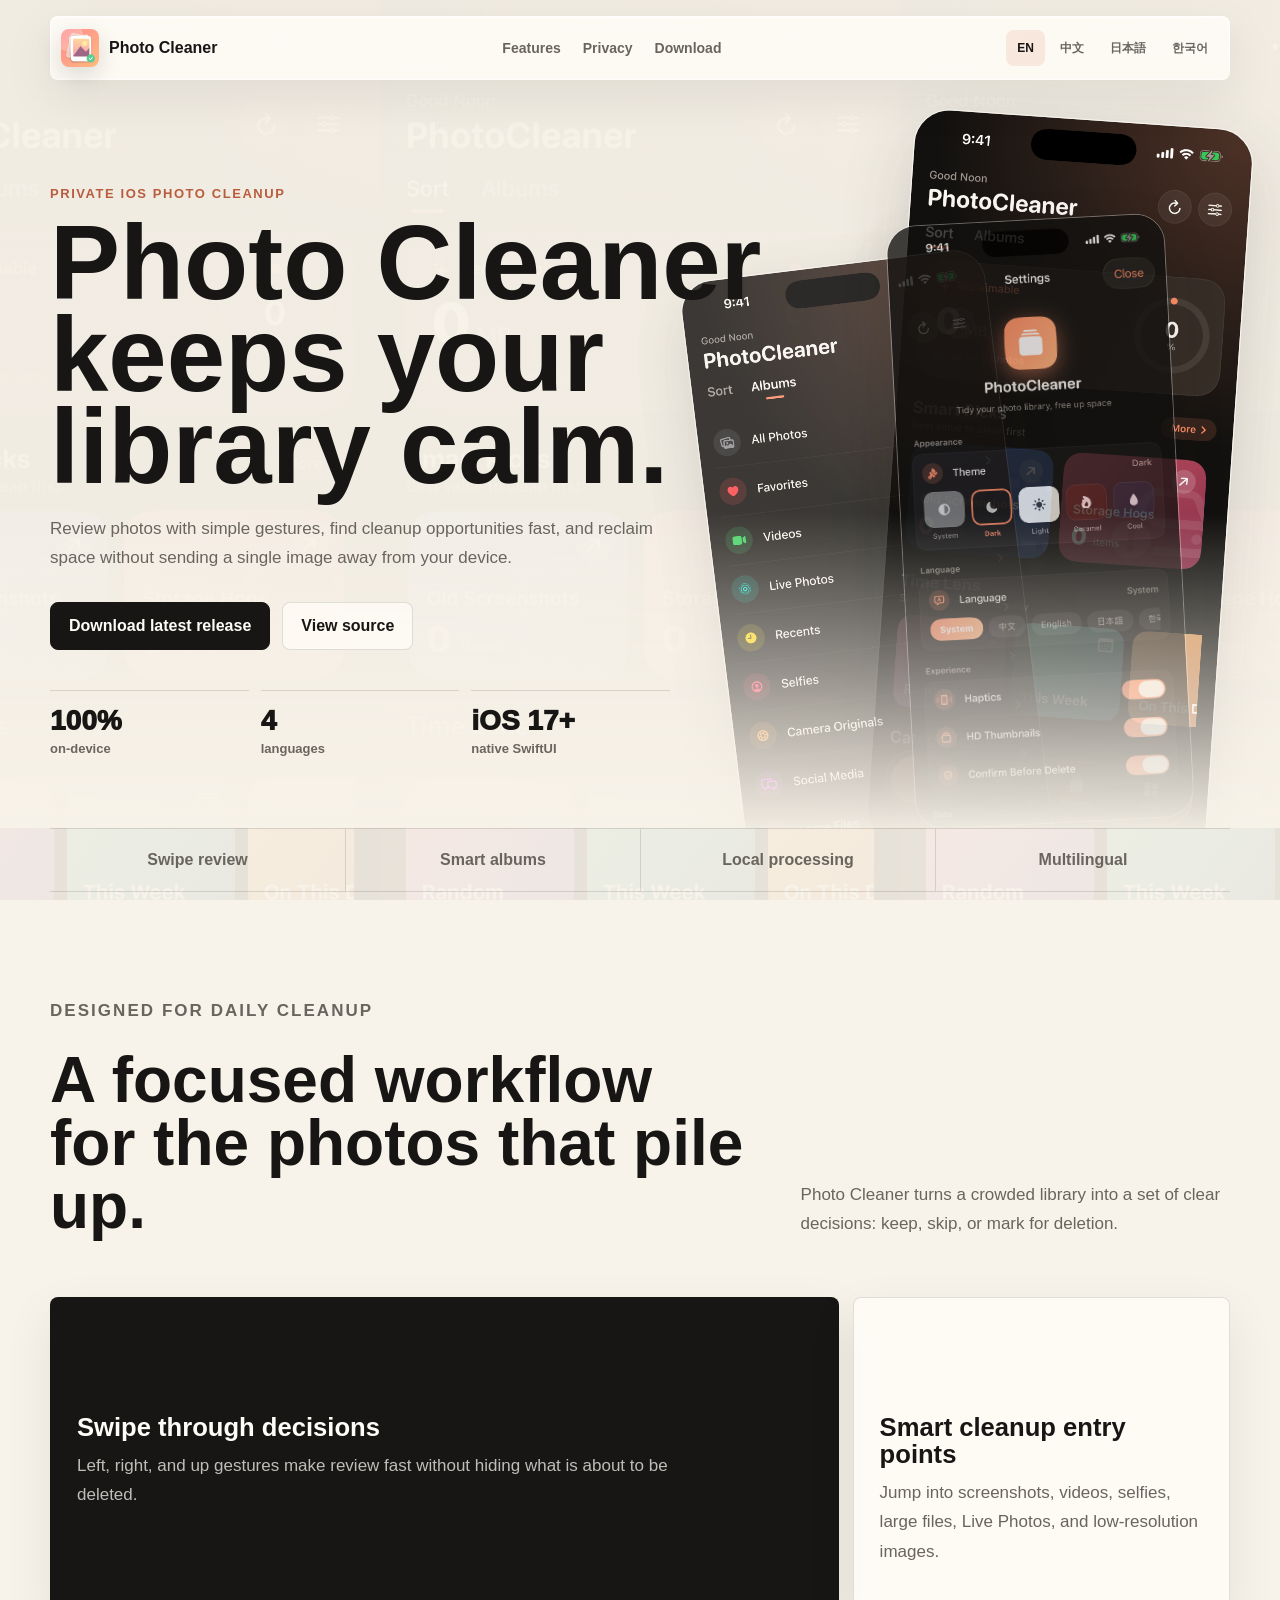
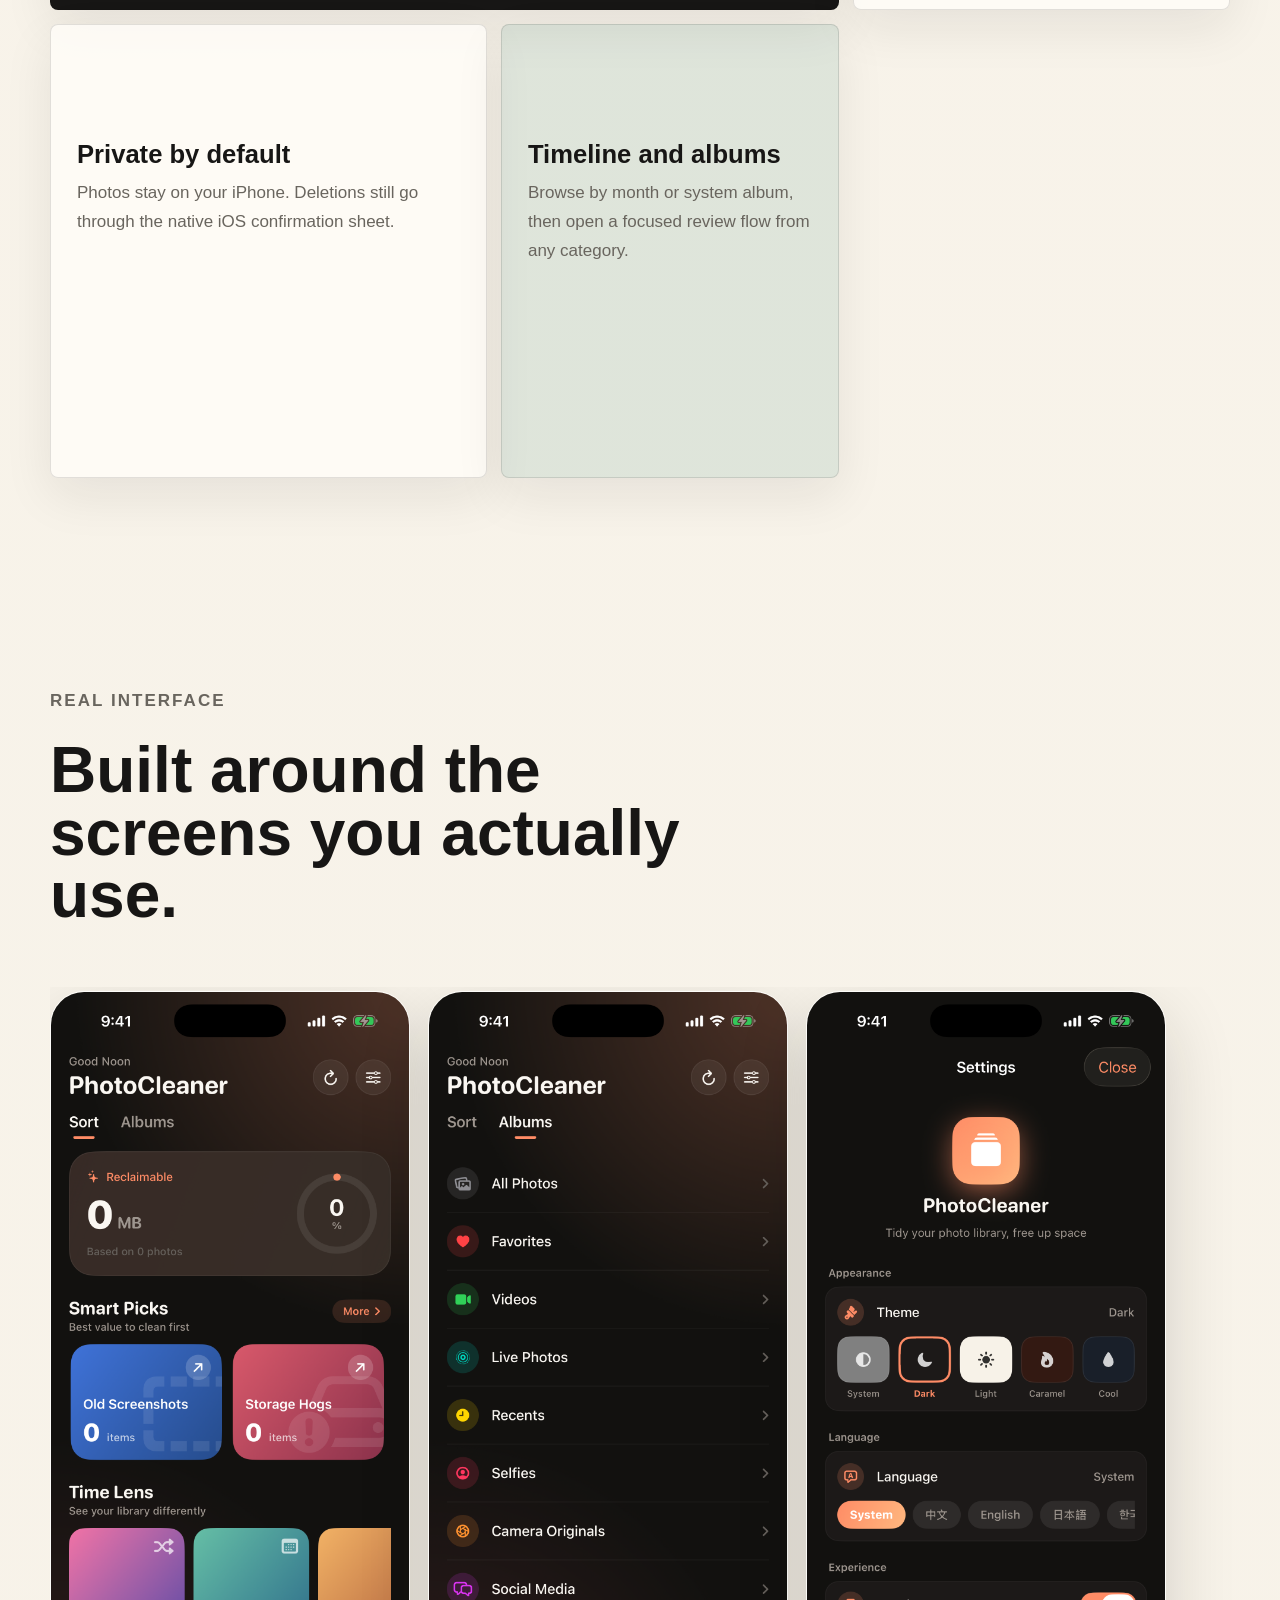
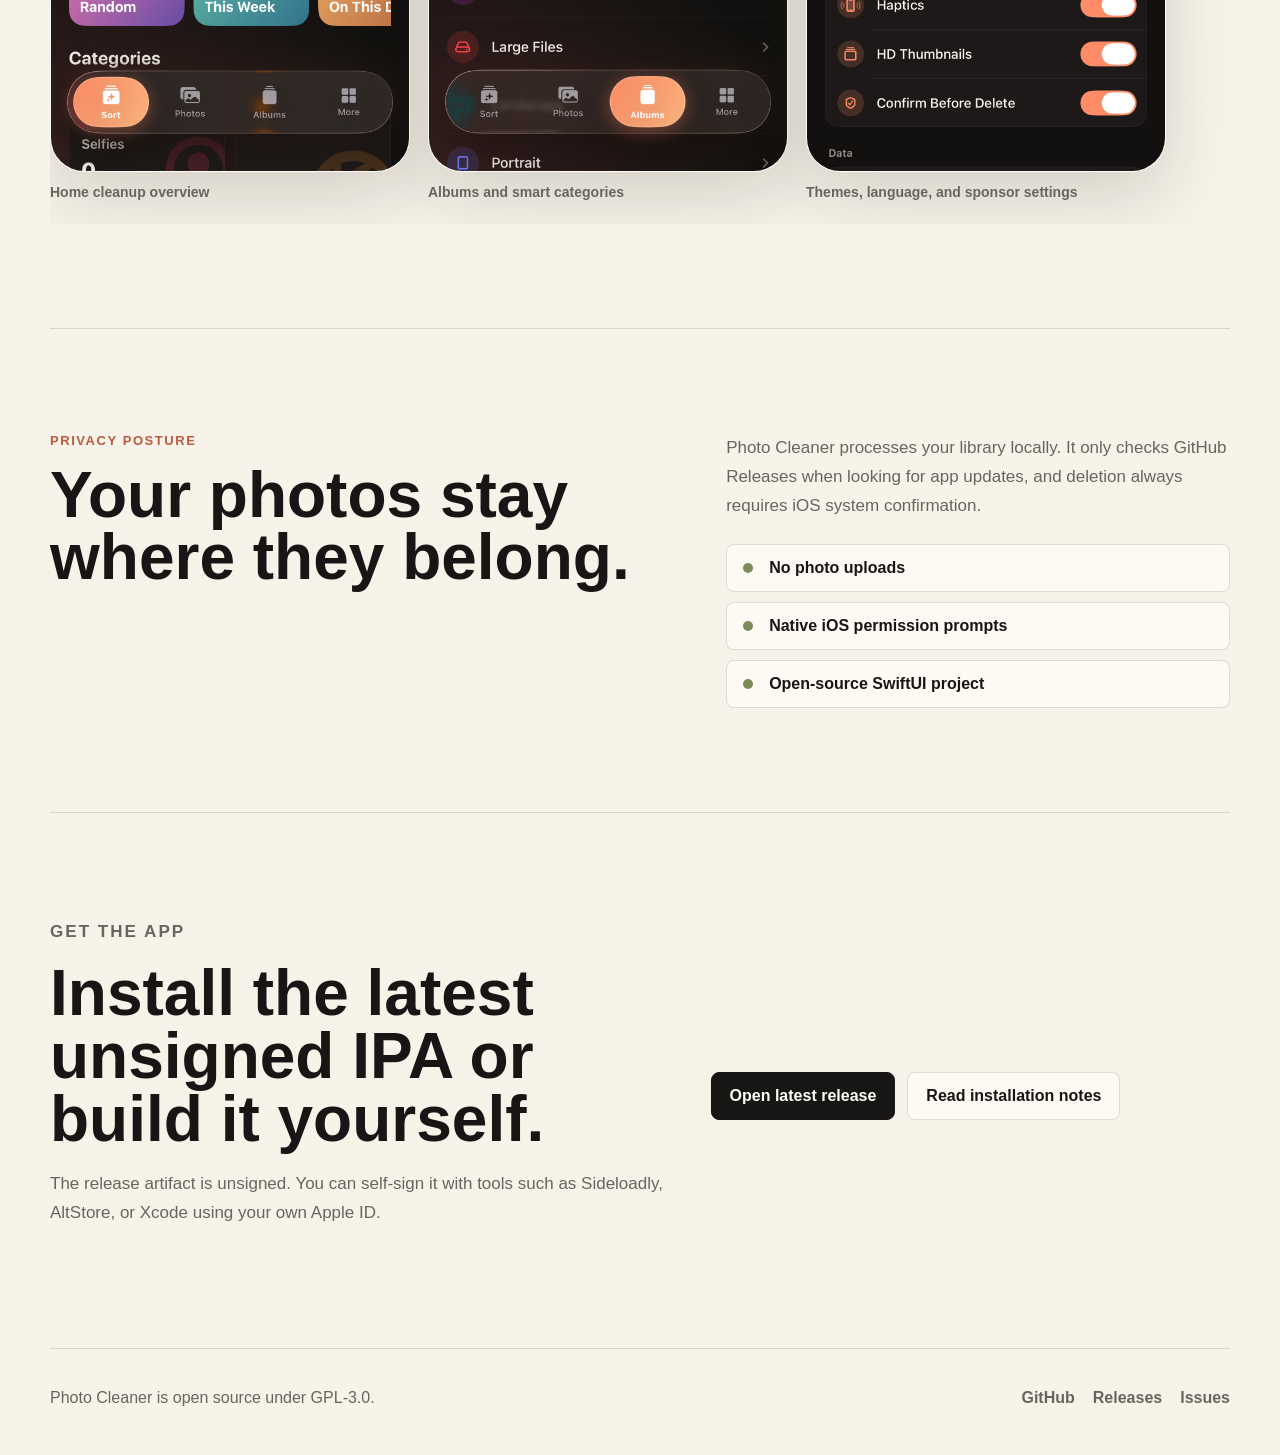
==== docs/index.html @ 8cb6403d "Add GitHub Pages website" ====
<!doctype html>
<html lang="en">
<head>
  <meta charset="utf-8">
  <meta name="viewport" content="width=device-width, initial-scale=1">
  <title>Photo Cleaner</title>
  <meta name="description" content="A private, on-device iOS photo organizer for reviewing, cleaning, and freeing storage.">
  <meta property="og:title" content="Photo Cleaner">
  <meta property="og:description" content="Swipe through your library, keep what matters, and clear space with confidence.">
  <meta property="og:image" content="./icon.png">
  <meta name="theme-color" content="#171615">
  <link rel="icon" href="./icon.png">
  <link rel="stylesheet" href="./site.css">
</head>
<body>
  <a class="skip-link" href="#main" data-i18n="skip">Skip to content</a>

  <header class="site-header" aria-label="Primary">
    <a class="brand" href="#top" aria-label="Photo Cleaner">
      <img src="./icon.png" alt="" width="38" height="38">
      <span>Photo Cleaner</span>
    </a>
    <nav class="nav-links" aria-label="Main navigation">
      <a href="#features" data-i18n="navFeatures">Features</a>
      <a href="#privacy" data-i18n="navPrivacy">Privacy</a>
      <a href="#download" data-i18n="navDownload">Download</a>
    </nav>
    <div class="language-switcher" aria-label="Language">
      <button type="button" data-lang="en">EN</button>
      <button type="button" data-lang="zh">中文</button>
      <button type="button" data-lang="ja">日本語</button>
      <button type="button" data-lang="ko">한국어</button>
    </div>
  </header>

  <main id="main">
    <section id="top" class="hero-section">
      <div class="hero-media" aria-hidden="true">
        <img class="hero-shot hero-shot-main" src="./screenshots/01-home.png" alt="">
        <img class="hero-shot hero-shot-side" src="./screenshots/02-albums.png" alt="">
        <img class="hero-shot hero-shot-small" src="./screenshots/03-settings.png" alt="">
      </div>
      <div class="hero-content reveal">
        <p class="eyebrow" data-i18n="eyebrow">Private iOS photo cleanup</p>
        <h1 data-i18n="heroTitle">Photo Cleaner keeps your library calm.</h1>
        <p class="hero-copy" data-i18n="heroCopy">Review photos with simple gestures, find cleanup opportunities fast, and reclaim space without sending a single image away from your device.</p>
        <div class="hero-actions">
          <a class="button button-primary" href="https://github.com/ZanwingMak/PhotoCleaner/releases/latest" data-i18n="primaryCta">Download latest release</a>
          <a class="button button-ghost" href="https://github.com/ZanwingMak/PhotoCleaner" data-i18n="secondaryCta">View source</a>
        </div>
        <dl class="hero-facts" aria-label="Highlights">
          <div>
            <dt data-i18n="factOneValue">100%</dt>
            <dd data-i18n="factOneLabel">on-device</dd>
          </div>
          <div>
            <dt data-i18n="factTwoValue">4</dt>
            <dd data-i18n="factTwoLabel">languages</dd>
          </div>
          <div>
            <dt data-i18n="factThreeValue">iOS 17+</dt>
            <dd data-i18n="factThreeLabel">native SwiftUI</dd>
          </div>
        </dl>
      </div>
    </section>

    <section class="strip-section reveal" aria-label="Product summary">
      <p data-i18n="stripOne">Swipe review</p>
      <p data-i18n="stripTwo">Smart albums</p>
      <p data-i18n="stripThree">Local processing</p>
      <p data-i18n="stripFour">Multilingual</p>
    </section>

    <section id="features" class="section feature-section">
      <div class="section-heading reveal">
        <p class="eyebrow" data-i18n="featuresEyebrow">Designed for daily cleanup</p>
        <h2 data-i18n="featuresTitle">A focused workflow for the photos that pile up.</h2>
        <p data-i18n="featuresCopy">Photo Cleaner turns a crowded library into a set of clear decisions: keep, skip, or mark for deletion.</p>
      </div>
      <div class="feature-grid">
        <article class="feature-card feature-card-wide reveal tilt-card">
          <span class="line-icon" aria-hidden="true">
            <svg viewBox="0 0 24 24"><path d="M5 12h14M13 6l6 6-6 6"/></svg>
          </span>
          <h3 data-i18n="featureOneTitle">Swipe through decisions</h3>
          <p data-i18n="featureOneCopy">Left, right, and up gestures make review fast without hiding what is about to be deleted.</p>
        </article>
        <article class="feature-card reveal tilt-card">
          <span class="line-icon" aria-hidden="true">
            <svg viewBox="0 0 24 24"><path d="M4 7h16M7 12h10M10 17h4"/></svg>
          </span>
          <h3 data-i18n="featureTwoTitle">Smart cleanup entry points</h3>
          <p data-i18n="featureTwoCopy">Jump into screenshots, videos, selfies, large files, Live Photos, and low-resolution images.</p>
        </article>
        <article class="feature-card reveal tilt-card">
          <span class="line-icon" aria-hidden="true">
            <svg viewBox="0 0 24 24"><path d="M12 4l7 4v5c0 4-3 6-7 7-4-1-7-3-7-7V8l7-4z"/></svg>
          </span>
          <h3 data-i18n="featureThreeTitle">Private by default</h3>
          <p data-i18n="featureThreeCopy">Photos stay on your iPhone. Deletions still go through the native iOS confirmation sheet.</p>
        </article>
        <article class="feature-card feature-card-tall reveal tilt-card">
          <span class="line-icon" aria-hidden="true">
            <svg viewBox="0 0 24 24"><path d="M5 5h14v14H5zM8 9h8M8 13h5"/></svg>
          </span>
          <h3 data-i18n="featureFourTitle">Timeline and albums</h3>
          <p data-i18n="featureFourCopy">Browse by month or system album, then open a focused review flow from any category.</p>
        </article>
      </div>
    </section>

    <section class="section showcase-section">
      <div class="section-heading reveal">
        <p class="eyebrow" data-i18n="showcaseEyebrow">Real interface</p>
        <h2 data-i18n="showcaseTitle">Built around the screens you actually use.</h2>
      </div>
      <div class="showcase-grid">
        <figure class="phone-frame reveal">
          <img src="./screenshots/01-home.png" alt="Photo Cleaner home screen">
          <figcaption data-i18n="shotOne">Home cleanup overview</figcaption>
        </figure>
        <figure class="phone-frame reveal">
          <img src="./screenshots/02-albums.png" alt="Photo Cleaner albums screen">
          <figcaption data-i18n="shotTwo">Albums and smart categories</figcaption>
        </figure>
        <figure class="phone-frame reveal">
          <img src="./screenshots/03-settings.png" alt="Photo Cleaner settings screen">
          <figcaption data-i18n="shotThree">Themes, language, and sponsor settings</figcaption>
        </figure>
      </div>
    </section>

    <section id="privacy" class="section privacy-section reveal">
      <div>
        <p class="eyebrow" data-i18n="privacyEyebrow">Privacy posture</p>
        <h2 data-i18n="privacyTitle">Your photos stay where they belong.</h2>
      </div>
      <div class="privacy-copy">
        <p data-i18n="privacyCopy">Photo Cleaner processes your library locally. It only checks GitHub Releases when looking for app updates, and deletion always requires iOS system confirmation.</p>
        <ul>
          <li data-i18n="privacyOne">No photo uploads</li>
          <li data-i18n="privacyTwo">Native iOS permission prompts</li>
          <li data-i18n="privacyThree">Open-source SwiftUI project</li>
        </ul>
      </div>
    </section>

    <section id="download" class="section download-section reveal">
      <div class="download-copy">
        <p class="eyebrow" data-i18n="downloadEyebrow">Get the app</p>
        <h2 data-i18n="downloadTitle">Install the latest unsigned IPA or build it yourself.</h2>
        <p data-i18n="downloadCopy">The release artifact is unsigned. You can self-sign it with tools such as Sideloadly, AltStore, or Xcode using your own Apple ID.</p>
      </div>
      <div class="download-actions">
        <a class="button button-primary" href="https://github.com/ZanwingMak/PhotoCleaner/releases/latest" data-i18n="downloadRelease">Open latest release</a>
        <a class="button button-ghost" href="https://github.com/ZanwingMak/PhotoCleaner/blob/main/README.md" data-i18n="downloadReadme">Read installation notes</a>
      </div>
    </section>
  </main>

  <footer class="site-footer">
    <p data-i18n="footerText">Photo Cleaner is open source under GPL-3.0.</p>
    <div>
      <a href="https://github.com/ZanwingMak/PhotoCleaner" data-i18n="footerGithub">GitHub</a>
      <a href="https://github.com/ZanwingMak/PhotoCleaner/releases" data-i18n="footerReleases">Releases</a>
      <a href="https://github.com/ZanwingMak/PhotoCleaner/issues" data-i18n="footerIssues">Issues</a>
    </div>
  </footer>

  <script src="./site.js"></script>
</body>
</html>
---- docs/site.css ----
:root {
  color-scheme: light;
  --ink: #171615;
  --muted: #69655e;
  --soft: #8e877c;
  --paper: #f7f2e8;
  --surface: #fffdf8;
  --line: rgba(23, 22, 21, 0.13);
  --accent: #d97957;
  --accent-strong: #b95c3d;
  --teal: #5f9a8e;
  --green: #7d8b58;
  --shadow: 0 24px 70px rgba(23, 22, 21, 0.16);
  font-family: Satoshi, Outfit, Geist, -apple-system, BlinkMacSystemFont, "Segoe UI", sans-serif;
}

* {
  box-sizing: border-box;
}

html {
  scroll-behavior: smooth;
}

body {
  margin: 0;
  min-width: 320px;
  color: var(--ink);
  background:
    linear-gradient(rgba(247, 242, 232, 0.92), rgba(247, 242, 232, 0.96)),
    url("./screenshots/01-home.png") center top / 520px auto fixed;
}

body::before {
  content: "";
  position: fixed;
  inset: 0;
  pointer-events: none;
  opacity: 0.22;
  background-image:
    linear-gradient(rgba(23, 22, 21, 0.045) 1px, transparent 1px),
    linear-gradient(90deg, rgba(23, 22, 21, 0.045) 1px, transparent 1px);
  background-size: 48px 48px;
  mask-image: linear-gradient(to bottom, black, transparent 70%);
}

a {
  color: inherit;
  text-decoration: none;
}

img {
  display: block;
  max-width: 100%;
}

.skip-link {
  position: fixed;
  z-index: 20;
  top: 12px;
  left: 12px;
  transform: translateY(-140%);
  padding: 10px 14px;
  background: var(--ink);
  color: var(--surface);
  border-radius: 8px;
}

.skip-link:focus {
  transform: translateY(0);
  outline: 3px solid var(--accent);
}

.site-header {
  position: fixed;
  z-index: 10;
  top: 16px;
  left: 50%;
  width: min(1180px, calc(100% - 32px));
  min-height: 64px;
  transform: translateX(-50%);
  display: grid;
  grid-template-columns: auto 1fr auto;
  align-items: center;
  gap: 18px;
  padding: 10px;
  border: 1px solid rgba(255, 255, 255, 0.62);
  border-radius: 8px;
  background: rgba(255, 253, 248, 0.82);
  backdrop-filter: blur(18px);
  box-shadow: 0 16px 50px rgba(23, 22, 21, 0.08), inset 0 1px 0 rgba(255, 255, 255, 0.72);
}

.brand {
  display: inline-grid;
  grid-template-columns: 38px auto;
  align-items: center;
  gap: 10px;
  font-weight: 800;
  letter-spacing: 0;
}

.brand img {
  border-radius: 8px;
  box-shadow: 0 8px 22px rgba(23, 22, 21, 0.14);
}

.nav-links {
  justify-self: center;
  display: flex;
  align-items: center;
  gap: 22px;
  color: var(--muted);
  font-size: 14px;
  font-weight: 700;
}

.nav-links a,
.site-footer a {
  transition: color 180ms ease, transform 180ms ease;
}

.nav-links a:hover,
.site-footer a:hover {
  color: var(--accent-strong);
}

.language-switcher {
  display: grid;
  grid-auto-flow: column;
  gap: 4px;
}

.language-switcher button {
  min-height: 36px;
  padding: 0 10px;
  border: 1px solid transparent;
  border-radius: 8px;
  color: var(--muted);
  background: transparent;
  font: inherit;
  font-size: 12px;
  font-weight: 800;
  cursor: pointer;
  transition: background 180ms ease, color 180ms ease, transform 180ms ease;
}

.language-switcher button:hover,
.language-switcher button.is-active {
  color: var(--ink);
  background: rgba(217, 121, 87, 0.14);
}

.language-switcher button:active,
.button:active {
  transform: scale(0.98);
}

.hero-section {
  position: relative;
  min-height: 92dvh;
  display: grid;
  align-items: end;
  overflow: hidden;
  padding: 140px max(24px, calc((100vw - 1180px) / 2)) 72px;
  isolation: isolate;
}

.hero-section::after {
  content: "";
  position: absolute;
  inset: auto 0 0;
  height: 38%;
  z-index: -1;
  background: linear-gradient(to top, rgba(247, 242, 232, 0.96), transparent);
}

.hero-content {
  width: min(760px, 100%);
}

.hero-media {
  position: absolute;
  inset: 0;
  z-index: -2;
  overflow: hidden;
}

.hero-media::before {
  content: "";
  position: absolute;
  inset: 0;
  background: rgba(247, 242, 232, 0.62);
}

.hero-shot {
  position: absolute;
  width: min(32vw, 340px);
  min-width: 210px;
  border-radius: 36px;
  box-shadow: var(--shadow);
  border: 1px solid rgba(255, 255, 255, 0.55);
}

.hero-shot-main {
  right: max(28px, calc((100vw - 1180px) / 2));
  top: 118px;
  transform: rotate(4deg);
}

.hero-shot-side {
  right: max(240px, calc((100vw - 900px) / 2));
  top: 226px;
  opacity: 0.82;
  transform: rotate(-7deg) scale(0.9);
}

.hero-shot-small {
  right: max(56px, calc((100vw - 1140px) / 2));
  bottom: -62px;
  opacity: 0.78;
  transform: rotate(-3deg) scale(0.82);
}

.eyebrow {
  margin: 0 0 16px;
  color: var(--accent-strong);
  font-size: 13px;
  font-weight: 900;
  letter-spacing: 0.12em;
  text-transform: uppercase;
}

h1,
h2,
h3,
p {
  margin-top: 0;
}

h1 {
  max-width: 780px;
  margin-bottom: 20px;
  font-size: clamp(3.1rem, 8.2vw, 8.2rem);
  line-height: 0.88;
  letter-spacing: 0;
}

h2 {
  max-width: 850px;
  margin-bottom: 18px;
  font-size: clamp(2.2rem, 5vw, 5.4rem);
  line-height: 0.98;
  letter-spacing: 0;
}

h3 {
  margin-bottom: 10px;
  font-size: clamp(1.2rem, 2vw, 1.65rem);
  line-height: 1.05;
  letter-spacing: 0;
}

.hero-copy,
.section-heading p,
.download-copy p,
.privacy-copy p,
.feature-card p {
  max-width: 65ch;
  color: var(--muted);
  font-size: 17px;
  line-height: 1.72;
}

.hero-actions,
.download-actions {
  display: flex;
  flex-wrap: wrap;
  gap: 12px;
  margin-top: 30px;
}

.button {
  display: inline-grid;
  place-items: center;
  min-height: 48px;
  padding: 0 18px;
  border-radius: 8px;
  font-weight: 900;
  transition: transform 180ms ease, background 180ms ease, color 180ms ease, border-color 180ms ease;
}

.button-primary {
  color: #fffdf8;
  background: var(--ink);
  border: 1px solid var(--ink);
}

.button-primary:hover {
  background: var(--accent-strong);
  border-color: var(--accent-strong);
}

.button-ghost {
  color: var(--ink);
  background: rgba(255, 253, 248, 0.76);
  border: 1px solid var(--line);
}

.button-ghost:hover {
  border-color: rgba(185, 92, 61, 0.45);
}

.hero-facts {
  display: grid;
  grid-template-columns: repeat(3, minmax(0, 1fr));
  gap: 12px;
  max-width: 620px;
  margin: 40px 0 0;
}

.hero-facts div {
  padding-top: 14px;
  border-top: 1px solid var(--line);
}

.hero-facts dt {
  font-size: 28px;
  font-weight: 950;
}

.hero-facts dd {
  margin: 4px 0 0;
  color: var(--muted);
  font-size: 13px;
  font-weight: 800;
}

.strip-section {
  width: min(1180px, calc(100% - 48px));
  margin: 0 auto;
  display: grid;
  grid-template-columns: repeat(4, minmax(0, 1fr));
  border-top: 1px solid var(--line);
  border-bottom: 1px solid var(--line);
}

.strip-section p {
  margin: 0;
  padding: 22px 10px;
  color: var(--muted);
  font-weight: 900;
  text-align: center;
}

.strip-section p + p {
  border-left: 1px solid var(--line);
}

.section {
  width: min(1180px, calc(100% - 48px));
  margin: 0 auto;
  padding: 104px 0;
}

.section-heading {
  display: grid;
  grid-template-columns: minmax(0, 0.9fr) minmax(280px, 0.55fr);
  gap: 48px;
  align-items: end;
  margin-bottom: 42px;
}

.section-heading .eyebrow {
  grid-column: 1 / -1;
  margin-bottom: -24px;
}

.feature-grid {
  display: grid;
  grid-template-columns: 1.1fr 0.85fr 0.95fr;
  grid-auto-rows: minmax(220px, auto);
  gap: 14px;
}

.feature-card {
  min-height: 220px;
  padding: 26px;
  border: 1px solid rgba(23, 22, 21, 0.12);
  border-radius: 8px;
  background: rgba(255, 253, 248, 0.82);
  box-shadow: 0 18px 50px rgba(23, 22, 21, 0.08);
  transform-style: preserve-3d;
}

.feature-card-wide {
  grid-column: span 2;
  background: #171615;
  color: #fffdf8;
}

.feature-card-wide p {
  color: rgba(255, 253, 248, 0.72);
}

.feature-card-tall {
  min-height: 454px;
  background: rgba(95, 154, 142, 0.16);
}

.line-icon {
  display: grid;
  place-items: center;
  width: 42px;
  height: 42px;
  margin-bottom: 48px;
  color: var(--accent-strong);
  border: 1px solid currentColor;
  border-radius: 8px;
}

.feature-card-wide .line-icon {
  color: var(--accent);
}

.line-icon svg {
  width: 24px;
  height: 24px;
  fill: none;
  stroke: currentColor;
  stroke-width: 1.8;
  stroke-linecap: round;
  stroke-linejoin: round;
}

.showcase-section {
  width: 100%;
  padding-left: max(24px, calc((100vw - 1180px) / 2));
  padding-right: 0;
  overflow: hidden;
}

.showcase-section .section-heading {
  width: min(1180px, calc(100vw - 48px));
}

.showcase-grid {
  display: grid;
  grid-template-columns: repeat(3, minmax(240px, 360px));
  gap: 18px;
  overflow-x: auto;
  padding: 4px max(24px, calc((100vw - 1180px) / 2)) 24px 0;
  scroll-snap-type: x mandatory;
}

.phone-frame {
  margin: 0;
  scroll-snap-align: start;
}

.phone-frame img {
  width: 100%;
  border-radius: 34px;
  border: 1px solid rgba(255, 255, 255, 0.72);
  box-shadow: var(--shadow);
}

.phone-frame figcaption {
  margin-top: 12px;
  color: var(--muted);
  font-size: 14px;
  font-weight: 850;
}

.privacy-section {
  display: grid;
  grid-template-columns: minmax(0, 0.8fr) minmax(280px, 0.65fr);
  gap: 56px;
  align-items: start;
  border-top: 1px solid var(--line);
  border-bottom: 1px solid var(--line);
}

.privacy-copy ul {
  display: grid;
  gap: 10px;
  margin: 24px 0 0;
  padding: 0;
  list-style: none;
}

.privacy-copy li {
  position: relative;
  padding: 14px 14px 14px 42px;
  border: 1px solid var(--line);
  border-radius: 8px;
  background: rgba(255, 253, 248, 0.7);
  font-weight: 850;
}

.privacy-copy li::before {
  content: "";
  position: absolute;
  left: 16px;
  top: 50%;
  width: 10px;
  height: 10px;
  transform: translateY(-50%);
  background: var(--green);
  border-radius: 50%;
}

.download-section {
  display: grid;
  grid-template-columns: minmax(0, 0.85fr) auto;
  gap: 40px;
  align-items: center;
}

.site-footer {
  width: min(1180px, calc(100% - 48px));
  margin: 0 auto;
  padding: 40px 0 48px;
  display: flex;
  justify-content: space-between;
  gap: 20px;
  color: var(--muted);
  border-top: 1px solid var(--line);
}

.site-footer p {
  margin: 0;
}

.site-footer div {
  display: flex;
  gap: 18px;
  font-weight: 850;
}

.reveal {
  opacity: 0;
  transform: translateY(22px);
  transition: opacity 700ms cubic-bezier(0.16, 1, 0.3, 1), transform 700ms cubic-bezier(0.16, 1, 0.3, 1);
}

.reveal.is-visible {
  opacity: 1;
  transform: translateY(0);
}

@media (prefers-reduced-motion: reduce) {
  *,
  *::before,
  *::after {
    scroll-behavior: auto !important;
    animation-duration: 0.01ms !important;
    animation-iteration-count: 1 !important;
    transition-duration: 0.01ms !important;
  }

  .reveal {
    opacity: 1;
    transform: none;
  }
}

@media (max-width: 920px) {
  .site-header {
    grid-template-columns: 1fr auto;
  }

  .nav-links {
    display: none;
  }

  .hero-section {
    min-height: 88dvh;
    padding-top: 118px;
  }

  .hero-shot {
    opacity: 0.34;
  }

  .hero-shot-main {
    right: -48px;
    top: 116px;
  }

  .hero-shot-side,
  .hero-shot-small {
    display: none;
  }

  .section-heading,
  .privacy-section,
  .download-section {
    grid-template-columns: 1fr;
  }

  .section-heading .eyebrow {
    margin-bottom: 0;
  }

  .feature-grid {
    grid-template-columns: 1fr 1fr;
  }

  .feature-card-wide,
  .feature-card-tall {
    grid-column: span 1;
    min-height: 240px;
  }
}

@media (max-width: 640px) {
  .site-header {
    top: 8px;
    width: calc(100% - 16px);
    grid-template-columns: 1fr;
    gap: 10px;
  }

  .language-switcher {
    grid-template-columns: repeat(4, minmax(0, 1fr));
    grid-auto-flow: row;
  }

  .hero-section {
    padding: 154px 20px 56px;
  }

  h1 {
    font-size: clamp(3rem, 17vw, 5rem);
  }

  h2 {
    font-size: clamp(2.1rem, 12vw, 3.6rem);
  }

  .hero-facts,
  .strip-section,
  .feature-grid {
    grid-template-columns: 1fr;
  }

  .strip-section p + p {
    border-left: 0;
    border-top: 1px solid var(--line);
  }

  .section,
  .strip-section,
  .site-footer {
    width: calc(100% - 40px);
  }

  .section {
    padding: 76px 0;
  }

  .feature-card {
    min-height: 220px;
    padding: 22px;
  }

  .site-footer {
    display: grid;
  }

  .site-footer div {
    flex-wrap: wrap;
  }
}
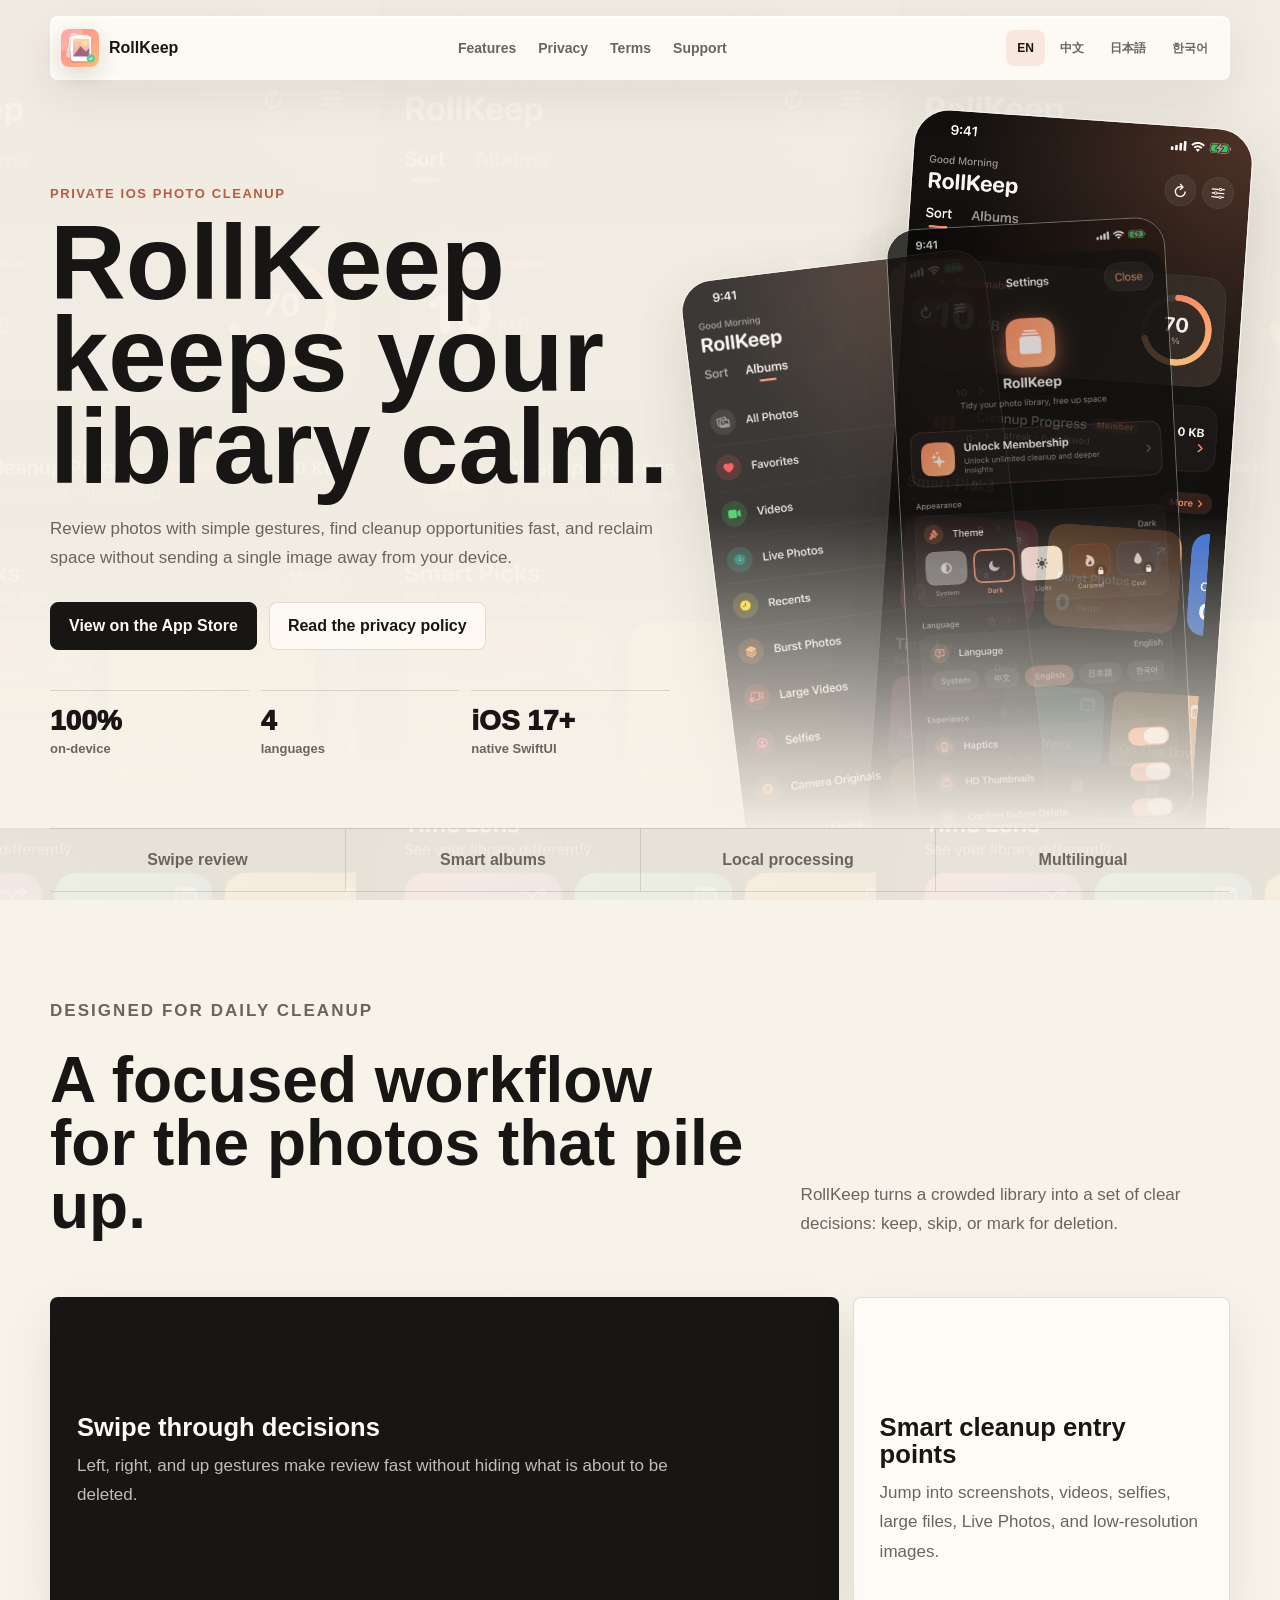
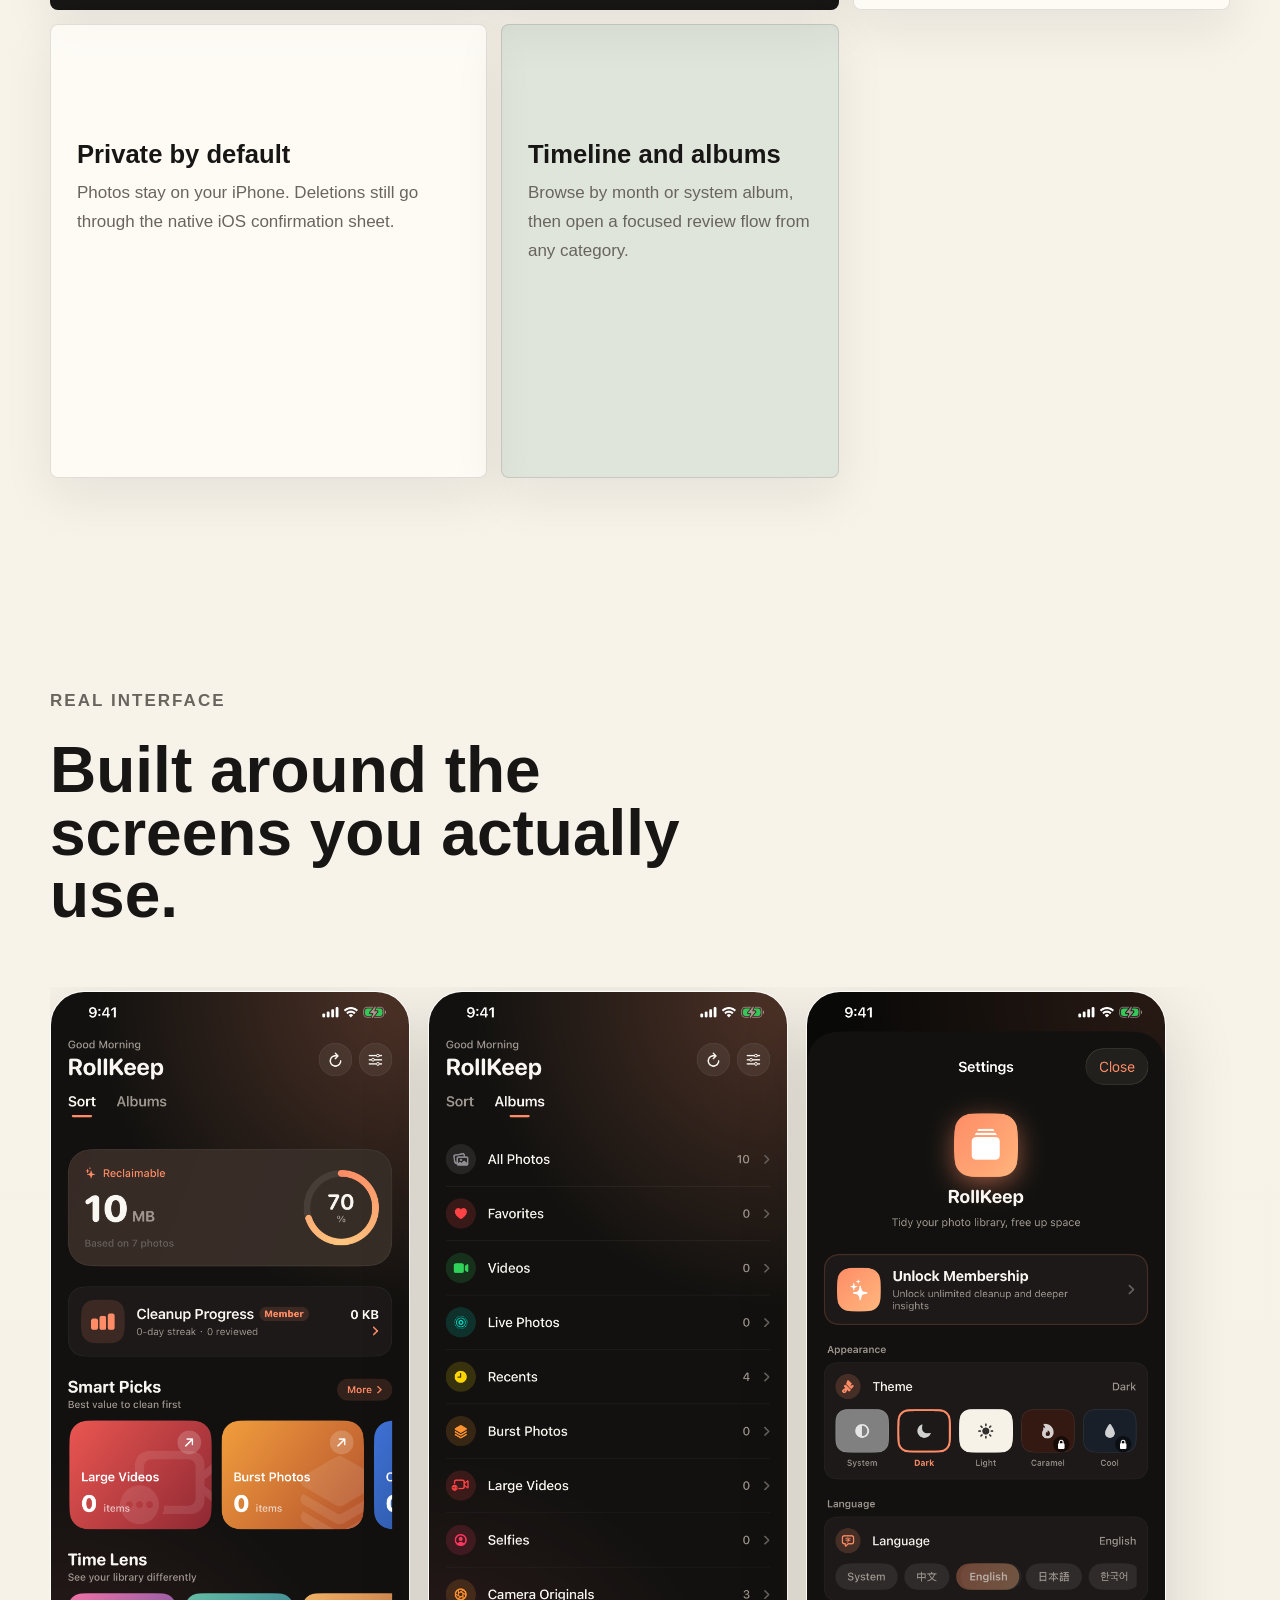
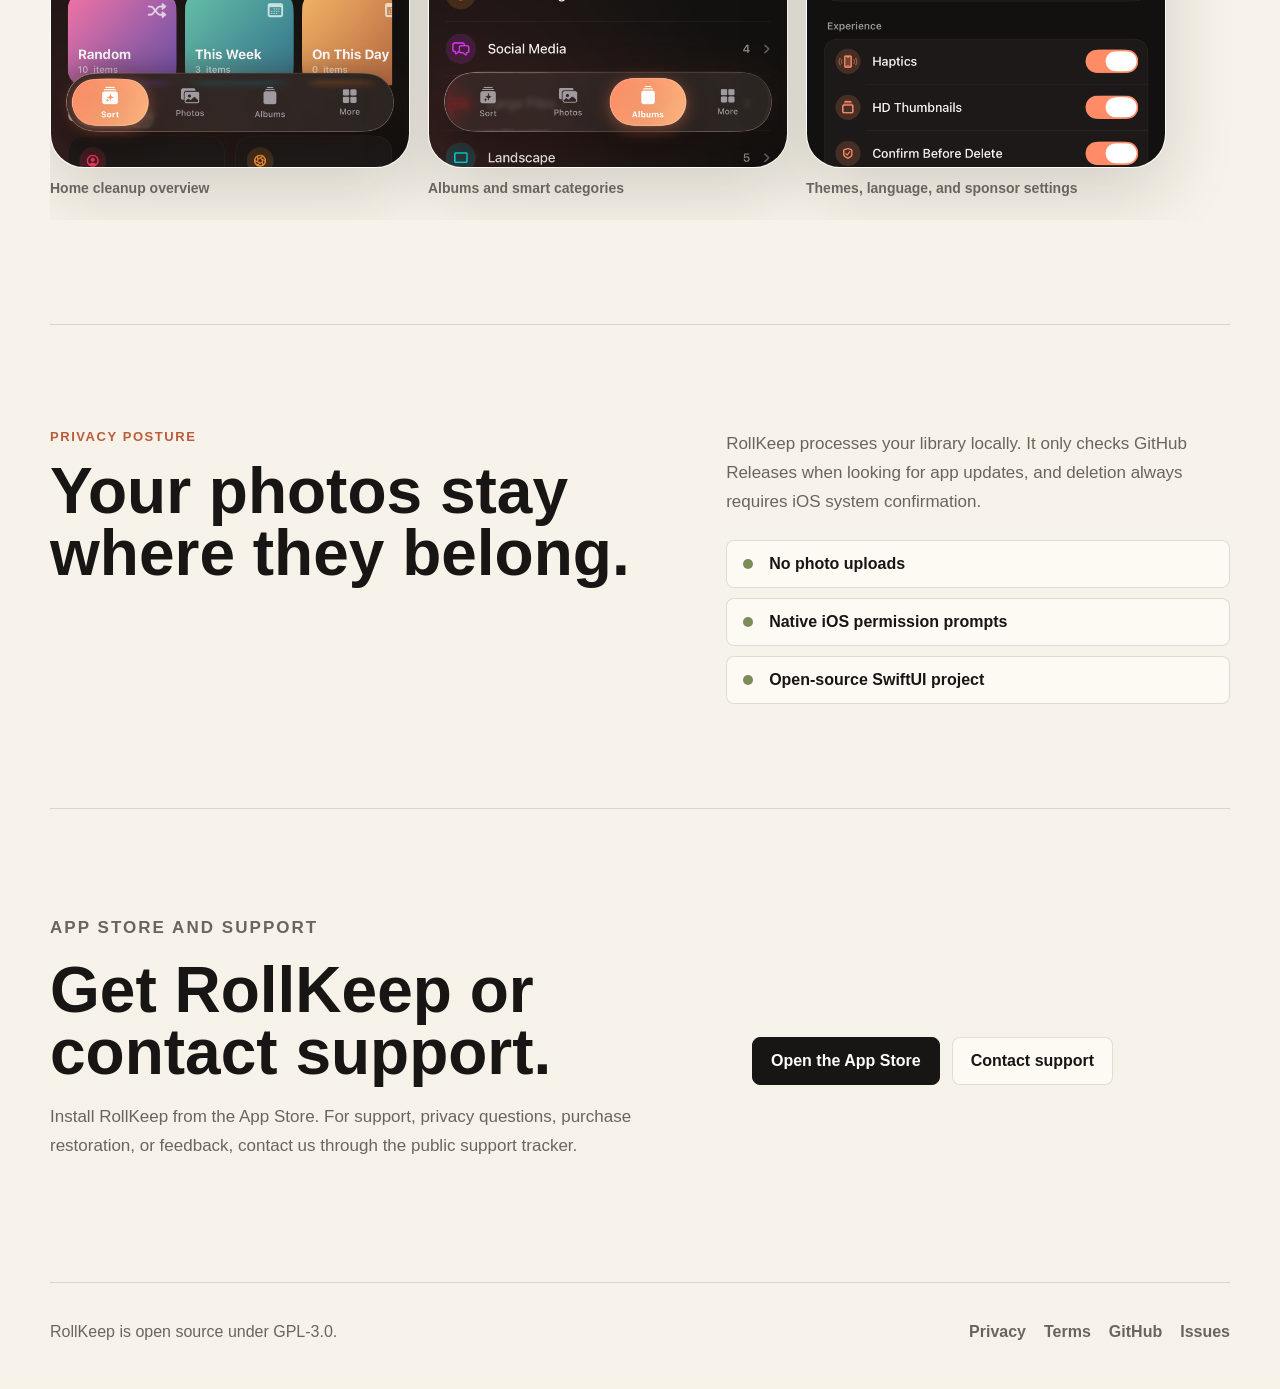
==== commit b4a97400: "Publish RollKeep website and legal pages" ====
--- a/docs/index.html
+++ b/docs/index.html
@@ -3,9 +3,9 @@
 <head>
   <meta charset="utf-8">
   <meta name="viewport" content="width=device-width, initial-scale=1">
-  <title>Photo Cleaner</title>
+  <title>RollKeep — Private photo cleanup for iPhone</title>
   <meta name="description" content="A private, on-device iOS photo organizer for reviewing, cleaning, and freeing storage.">
-  <meta property="og:title" content="Photo Cleaner">
+  <meta property="og:title" content="RollKeep">
   <meta property="og:description" content="Swipe through your library, keep what matters, and clear space with confidence.">
   <meta property="og:image" content="./icon.png">
   <meta name="theme-color" content="#171615">
@@ -16,14 +16,15 @@
   <a class="skip-link" href="#main" data-i18n="skip">Skip to content</a>
 
   <header class="site-header" aria-label="Primary">
-    <a class="brand" href="#top" aria-label="Photo Cleaner">
+    <a class="brand" href="#top" aria-label="RollKeep">
       <img src="./icon.png" alt="" width="38" height="38">
-      <span>Photo Cleaner</span>
+      <span>RollKeep</span>
     </a>
     <nav class="nav-links" aria-label="Main navigation">
       <a href="#features" data-i18n="navFeatures">Features</a>
-      <a href="#privacy" data-i18n="navPrivacy">Privacy</a>
-      <a href="#download" data-i18n="navDownload">Download</a>
+      <a href="./privacy.html" data-i18n="navPrivacy">Privacy</a>
+      <a href="./terms.html" data-i18n="navTerms">Terms</a>
+      <a href="#support" data-i18n="navSupport">Support</a>
     </nav>
     <div class="language-switcher" aria-label="Language">
       <button type="button" data-lang="en">EN</button>
@@ -42,11 +43,11 @@
       </div>
       <div class="hero-content reveal">
         <p class="eyebrow" data-i18n="eyebrow">Private iOS photo cleanup</p>
-        <h1 data-i18n="heroTitle">Photo Cleaner keeps your library calm.</h1>
+        <h1 data-i18n="heroTitle">RollKeep keeps your library calm.</h1>
         <p class="hero-copy" data-i18n="heroCopy">Review photos with simple gestures, find cleanup opportunities fast, and reclaim space without sending a single image away from your device.</p>
         <div class="hero-actions">
-          <a class="button button-primary" href="https://github.com/ZanwingMak/PhotoCleaner/releases/latest" data-i18n="primaryCta">Download latest release</a>
-          <a class="button button-ghost" href="https://github.com/ZanwingMak/PhotoCleaner" data-i18n="secondaryCta">View source</a>
+          <a class="button button-primary" href="https://apps.apple.com/app/id6784522025" data-i18n="primaryCta">View on the App Store</a>
+          <a class="button button-ghost" href="./privacy.html" data-i18n="secondaryCta">Read the privacy policy</a>
         </div>
         <dl class="hero-facts" aria-label="Highlights">
           <div>
@@ -76,7 +77,7 @@
       <div class="section-heading reveal">
         <p class="eyebrow" data-i18n="featuresEyebrow">Designed for daily cleanup</p>
         <h2 data-i18n="featuresTitle">A focused workflow for the photos that pile up.</h2>
-        <p data-i18n="featuresCopy">Photo Cleaner turns a crowded library into a set of clear decisions: keep, skip, or mark for deletion.</p>
+        <p data-i18n="featuresCopy">RollKeep turns a crowded library into a set of clear decisions: keep, skip, or mark for deletion.</p>
       </div>
       <div class="feature-grid">
         <article class="feature-card feature-card-wide reveal tilt-card">
@@ -117,15 +118,15 @@
       </div>
       <div class="showcase-grid">
         <figure class="phone-frame reveal">
-          <img src="./screenshots/01-home.png" alt="Photo Cleaner home screen">
+          <img src="./screenshots/01-home.png" alt="RollKeep home screen">
           <figcaption data-i18n="shotOne">Home cleanup overview</figcaption>
         </figure>
         <figure class="phone-frame reveal">
-          <img src="./screenshots/02-albums.png" alt="Photo Cleaner albums screen">
+          <img src="./screenshots/02-albums.png" alt="RollKeep albums screen">
           <figcaption data-i18n="shotTwo">Albums and smart categories</figcaption>
         </figure>
         <figure class="phone-frame reveal">
-          <img src="./screenshots/03-settings.png" alt="Photo Cleaner settings screen">
+          <img src="./screenshots/03-settings.png" alt="RollKeep settings screen">
           <figcaption data-i18n="shotThree">Themes, language, and sponsor settings</figcaption>
         </figure>
       </div>
@@ -137,7 +138,7 @@
         <h2 data-i18n="privacyTitle">Your photos stay where they belong.</h2>
       </div>
       <div class="privacy-copy">
-        <p data-i18n="privacyCopy">Photo Cleaner processes your library locally. It only checks GitHub Releases when looking for app updates, and deletion always requires iOS system confirmation.</p>
+        <p data-i18n="privacyCopy">RollKeep processes your library locally. It only checks GitHub Releases when looking for app updates, and deletion always requires iOS system confirmation.</p>
         <ul>
           <li data-i18n="privacyOne">No photo uploads</li>
           <li data-i18n="privacyTwo">Native iOS permission prompts</li>
@@ -146,25 +147,26 @@
       </div>
     </section>
 
-    <section id="download" class="section download-section reveal">
+    <section id="support" class="section download-section reveal">
       <div class="download-copy">
-        <p class="eyebrow" data-i18n="downloadEyebrow">Get the app</p>
-        <h2 data-i18n="downloadTitle">Install the latest unsigned IPA or build it yourself.</h2>
-        <p data-i18n="downloadCopy">The release artifact is unsigned. You can self-sign it with tools such as Sideloadly, AltStore, or Xcode using your own Apple ID.</p>
+        <p class="eyebrow" data-i18n="downloadEyebrow">App Store and support</p>
+        <h2 data-i18n="downloadTitle">Get RollKeep or contact support.</h2>
+        <p data-i18n="downloadCopy">Install RollKeep from the App Store. For support, privacy questions, purchase restoration, or feedback, contact us through the public support tracker.</p>
       </div>
       <div class="download-actions">
-        <a class="button button-primary" href="https://github.com/ZanwingMak/PhotoCleaner/releases/latest" data-i18n="downloadRelease">Open latest release</a>
-        <a class="button button-ghost" href="https://github.com/ZanwingMak/PhotoCleaner/blob/main/README.md" data-i18n="downloadReadme">Read installation notes</a>
+        <a class="button button-primary" href="https://apps.apple.com/app/id6784522025" data-i18n="downloadRelease">Open the App Store</a>
+        <a class="button button-ghost" href="https://github.com/ZanwingMak/PhotoCleaner-OpenSource/issues" data-i18n="downloadReadme">Contact support</a>
       </div>
     </section>
   </main>
 
   <footer class="site-footer">
-    <p data-i18n="footerText">Photo Cleaner is open source under GPL-3.0.</p>
+    <p data-i18n="footerText">RollKeep is open source under GPL-3.0.</p>
     <div>
-      <a href="https://github.com/ZanwingMak/PhotoCleaner" data-i18n="footerGithub">GitHub</a>
-      <a href="https://github.com/ZanwingMak/PhotoCleaner/releases" data-i18n="footerReleases">Releases</a>
-      <a href="https://github.com/ZanwingMak/PhotoCleaner/issues" data-i18n="footerIssues">Issues</a>
+      <a href="./privacy.html" data-i18n="footerPrivacy">Privacy</a>
+      <a href="./terms.html" data-i18n="footerTerms">Terms</a>
+      <a href="https://github.com/ZanwingMak/PhotoCleaner-OpenSource" data-i18n="footerGithub">GitHub</a>
+      <a href="https://github.com/ZanwingMak/PhotoCleaner-OpenSource/issues" data-i18n="footerIssues">Support</a>
     </div>
   </footer>
 
--- a/docs/site.css
+++ b/docs/site.css
@@ -538,6 +538,85 @@
   font-weight: 850;
 }
 
+.legal-body {
+  min-height: 100dvh;
+  background: var(--paper);
+}
+
+.legal-header {
+  width: min(900px, calc(100% - 48px));
+  margin: 0 auto;
+  padding: 24px 0;
+  display: flex;
+  align-items: center;
+  justify-content: space-between;
+  gap: 24px;
+  border-bottom: 1px solid var(--line);
+}
+
+.legal-page {
+  width: min(760px, calc(100% - 48px));
+  min-height: 70dvh;
+  margin: 0 auto;
+  padding: 76px 0 96px;
+}
+
+.legal-page article[hidden] {
+  display: none;
+}
+
+.legal-page h1 {
+  max-width: none;
+  margin-bottom: 16px;
+  font-size: clamp(3rem, 8vw, 6.8rem);
+  line-height: 0.94;
+}
+
+.legal-page h2 {
+  margin: 52px 0 14px;
+  font-size: clamp(1.5rem, 4vw, 2.25rem);
+  line-height: 1.08;
+}
+
+.legal-page p,
+.legal-page li {
+  color: var(--muted);
+  font-size: 17px;
+  line-height: 1.75;
+}
+
+.legal-page a {
+  color: var(--accent-strong);
+  text-decoration: underline;
+  text-decoration-thickness: 1px;
+  text-underline-offset: 3px;
+}
+
+.legal-page ul {
+  display: grid;
+  gap: 10px;
+  padding-left: 24px;
+}
+
+.legal-updated {
+  margin-bottom: 36px;
+  color: var(--soft) !important;
+  font-size: 14px !important;
+  font-weight: 800;
+}
+
+.legal-footer {
+  width: min(900px, calc(100% - 48px));
+  margin: 0 auto;
+  padding: 28px 0 44px;
+  display: flex;
+  flex-wrap: wrap;
+  gap: 22px;
+  color: var(--muted);
+  border-top: 1px solid var(--line);
+  font-weight: 850;
+}
+
 .reveal {
   opacity: 0;
   transform: translateY(22px);
@@ -672,4 +751,18 @@
   .site-footer div {
     flex-wrap: wrap;
   }
-}
+
+  .legal-header {
+    align-items: flex-start;
+    flex-direction: column;
+  }
+
+  .legal-header .language-switcher {
+    width: 100%;
+  }
+
+  .legal-page {
+    width: calc(100% - 40px);
+    padding: 56px 0 72px;
+  }
+}
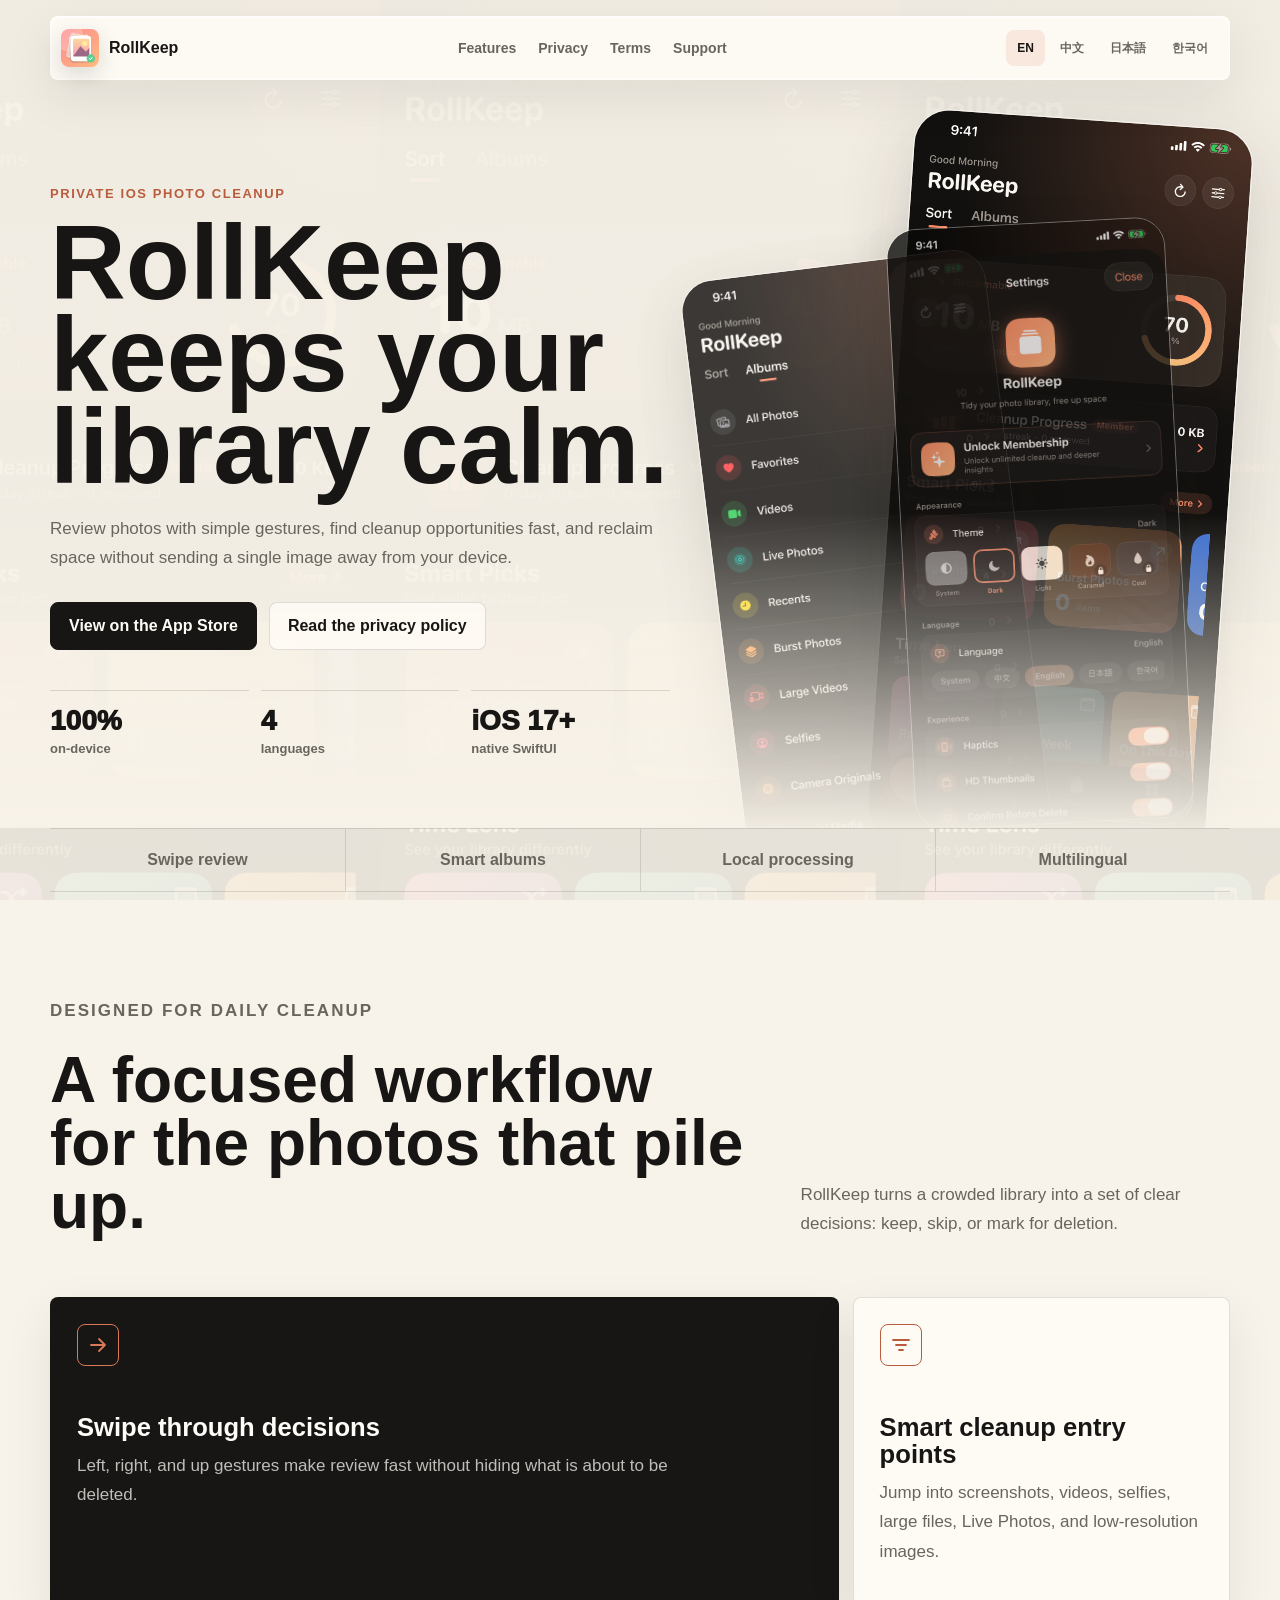
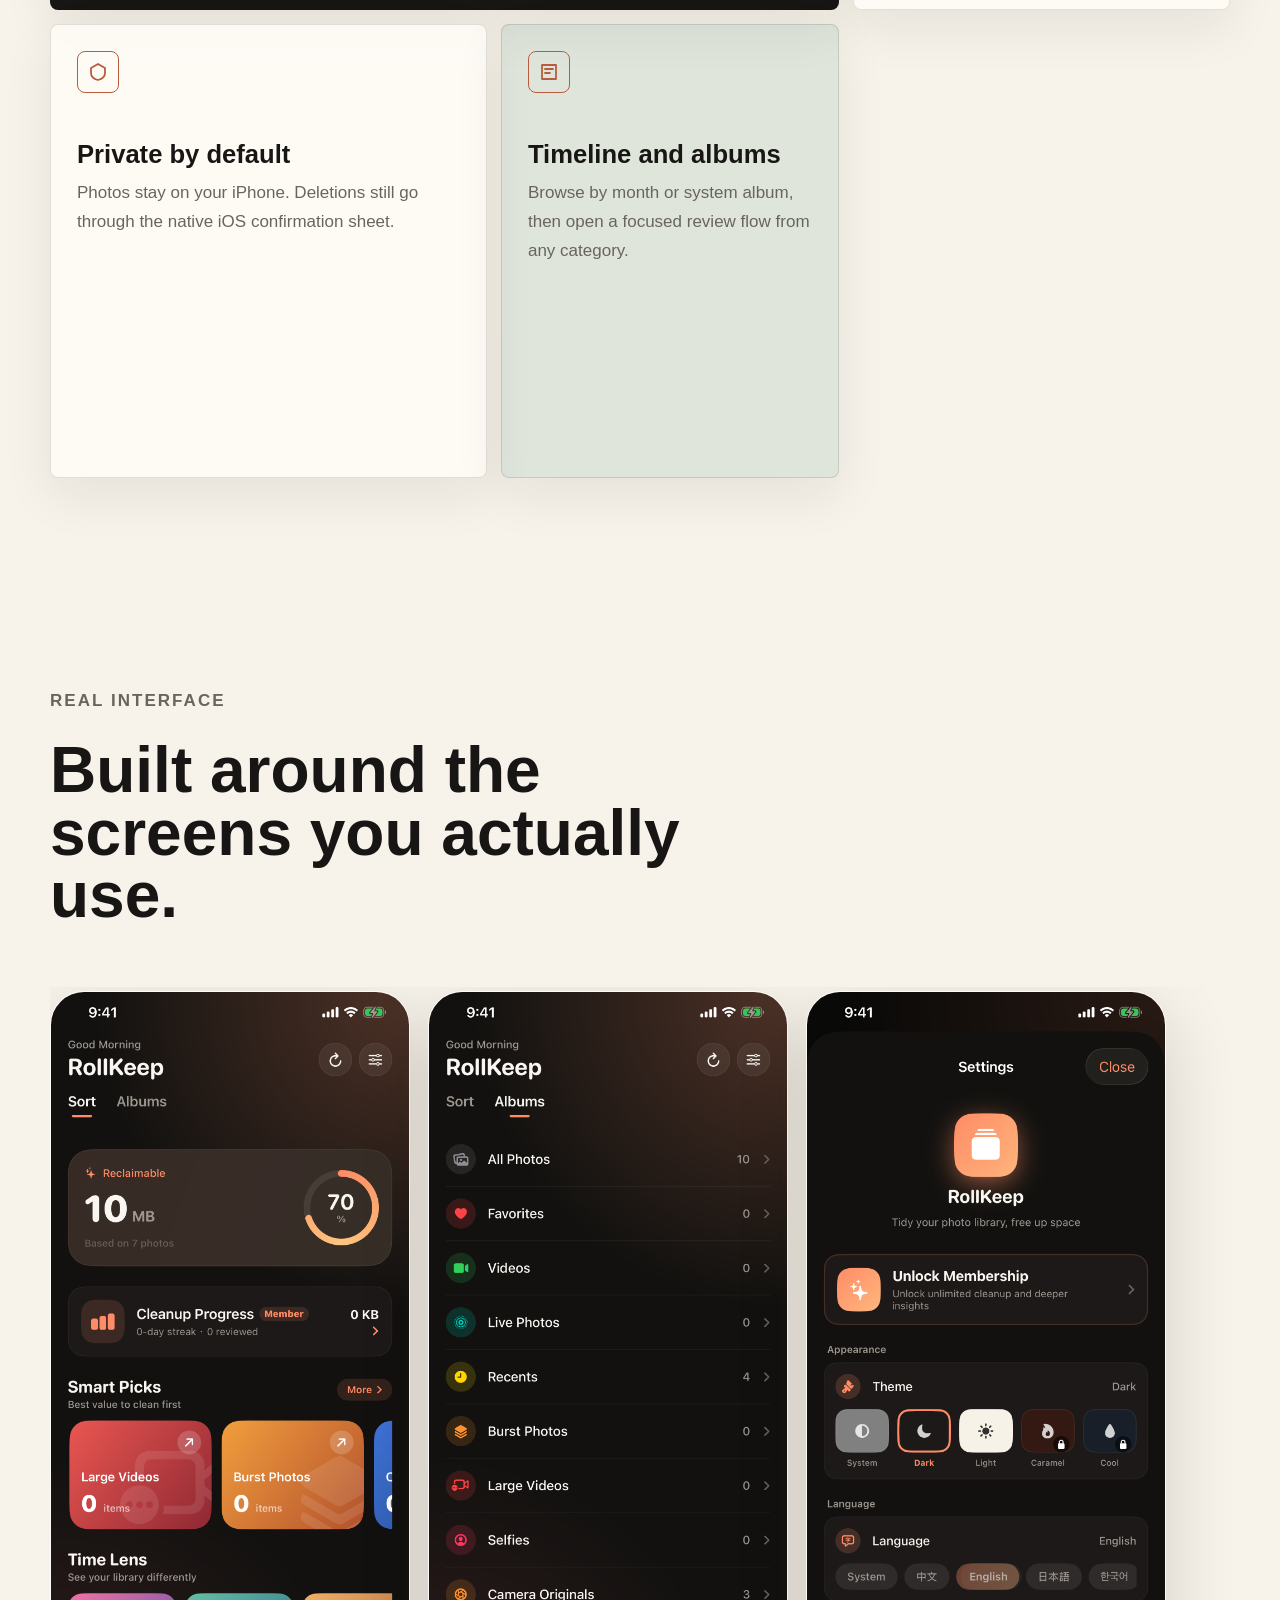
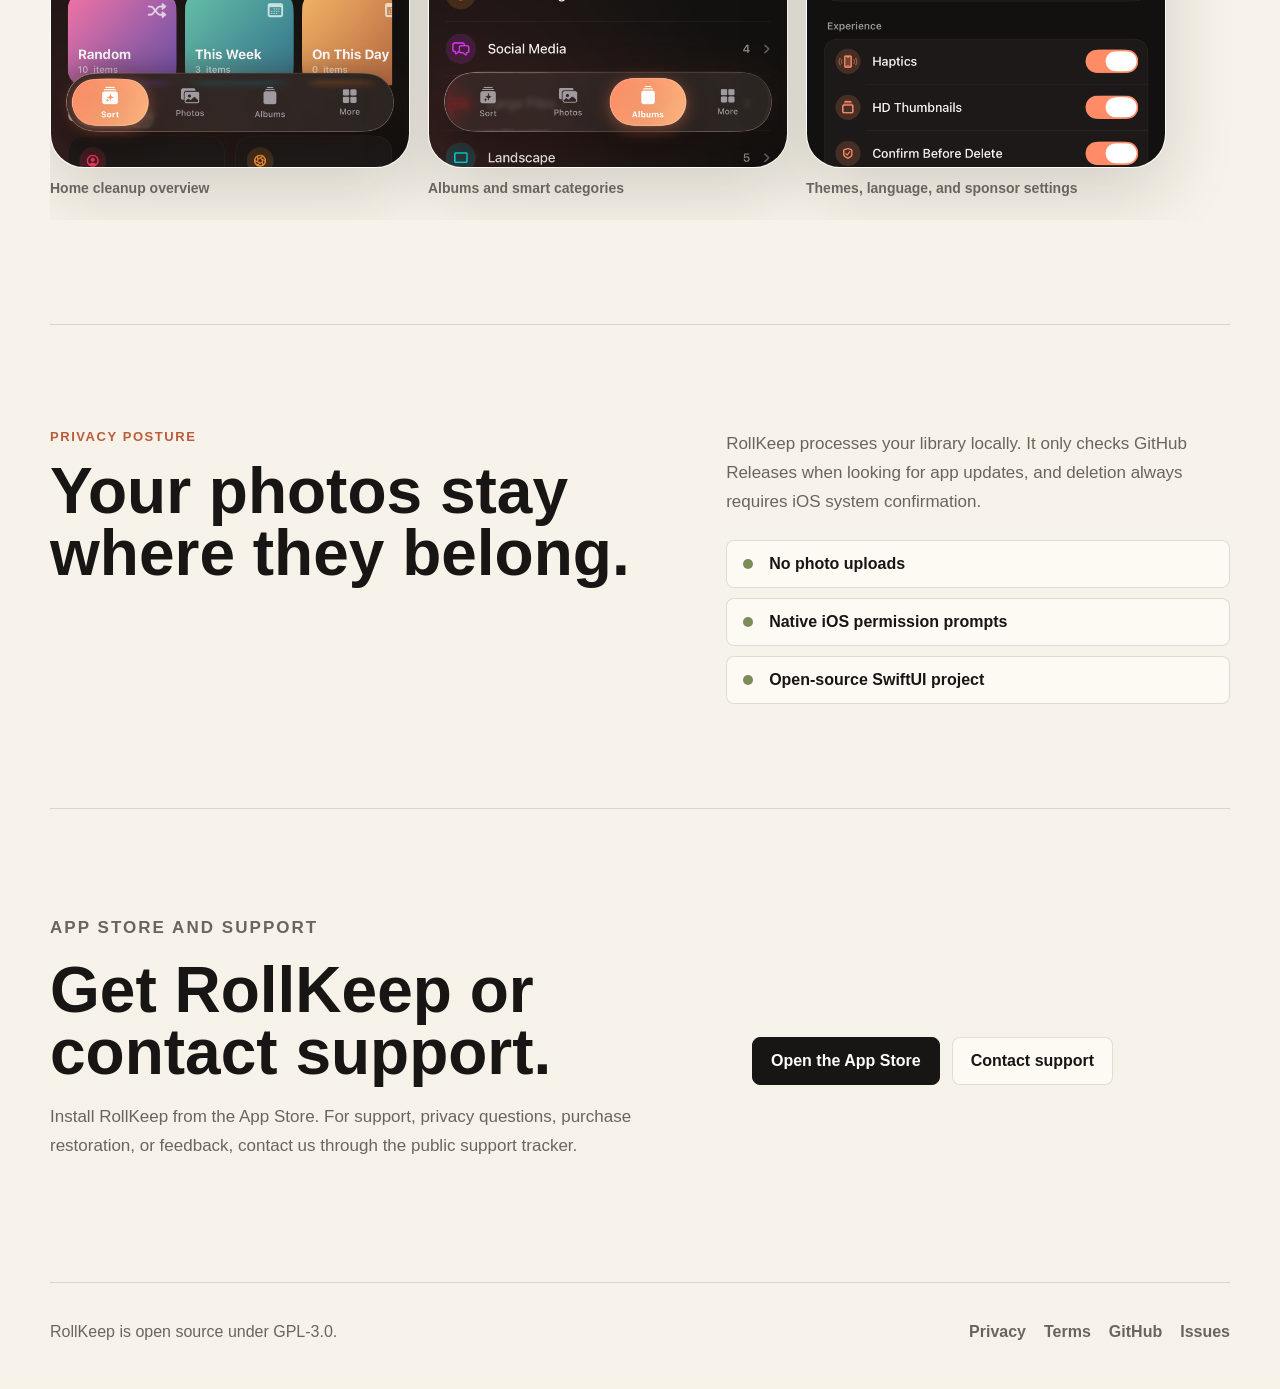
==== commit a6b1c236: "Add RollKeep App Store links to GitHub and website" ====
--- a/docs/index.html
+++ b/docs/index.html
@@ -46,7 +46,7 @@
         <h1 data-i18n="heroTitle">RollKeep keeps your library calm.</h1>
         <p class="hero-copy" data-i18n="heroCopy">Review photos with simple gestures, find cleanup opportunities fast, and reclaim space without sending a single image away from your device.</p>
         <div class="hero-actions">
-          <a class="button button-primary" href="https://apps.apple.com/app/id6784522025" data-i18n="primaryCta">View on the App Store</a>
+          <a class="button button-primary" href="https://apps.apple.com/us/app/rollkeep/id6784522025" data-i18n="primaryCta">View on the App Store</a>
           <a class="button button-ghost" href="./privacy.html" data-i18n="secondaryCta">Read the privacy policy</a>
         </div>
         <dl class="hero-facts" aria-label="Highlights">
@@ -154,7 +154,7 @@
         <p data-i18n="downloadCopy">Install RollKeep from the App Store. For support, privacy questions, purchase restoration, or feedback, contact us through the public support tracker.</p>
       </div>
       <div class="download-actions">
-        <a class="button button-primary" href="https://apps.apple.com/app/id6784522025" data-i18n="downloadRelease">Open the App Store</a>
+        <a class="button button-primary" href="https://apps.apple.com/us/app/rollkeep/id6784522025" data-i18n="downloadRelease">Open the App Store</a>
         <a class="button button-ghost" href="https://github.com/ZanwingMak/PhotoCleaner-OpenSource/issues" data-i18n="downloadReadme">Contact support</a>
       </div>
     </section>
